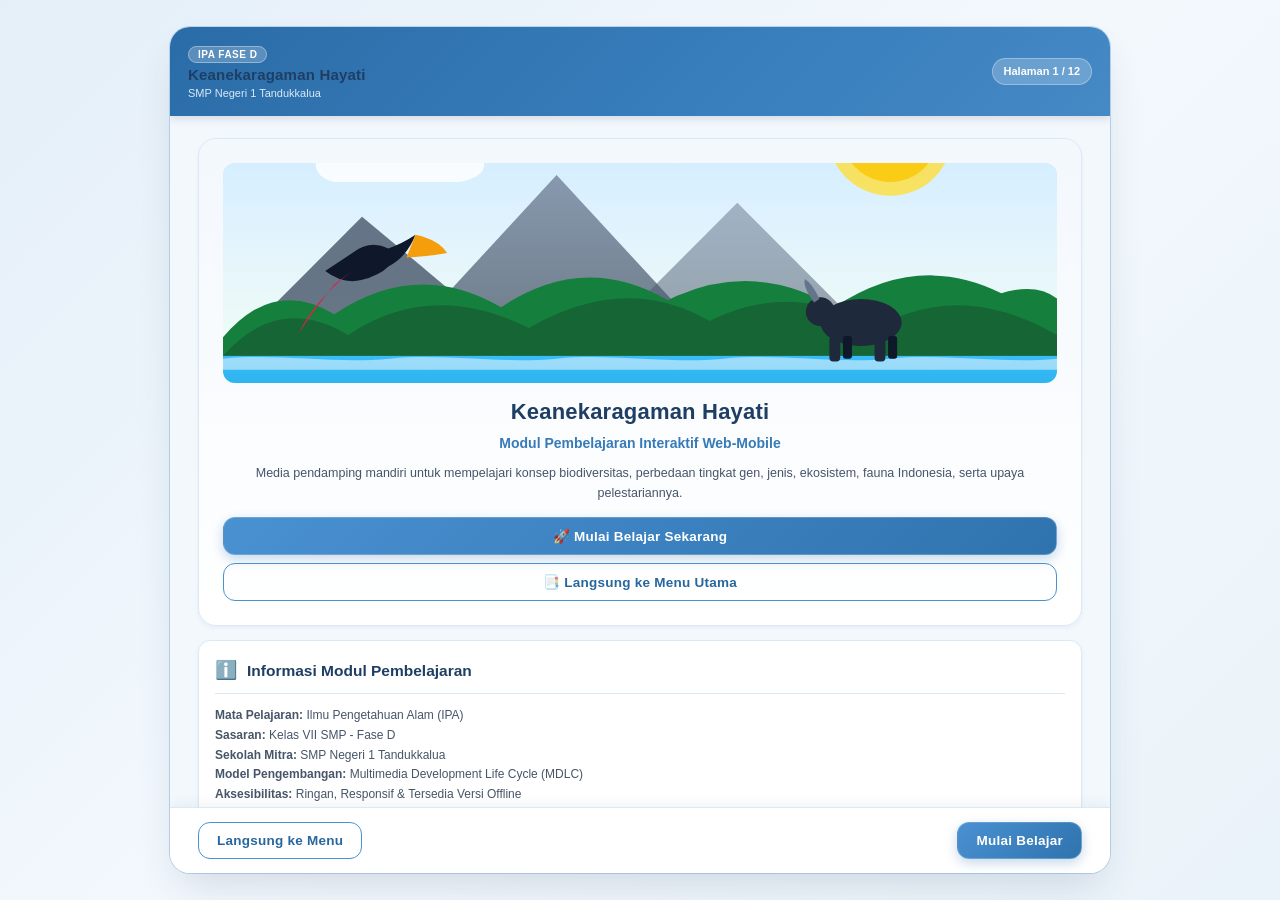
==== index.html @ 0046850d "Tambahkan fitur verifikasi nama lengkap dan kamera selfie anti-joki pada latihan dan kuis akhir" ====
<!DOCTYPE html>
<html lang="id">
<head>
  <meta charset="UTF-8">
  <meta name="viewport" content="width=device-width, initial-scale=1.0">
  <title>Keanekaragaman Hayati Indonesia - Modul Interaktif Web-Mobile</title>
  
  <!-- Master Stylesheet (Modular Import) -->
  <link rel="stylesheet" href="css/style.css">
</head>
<body>

  <!-- Container Utama Responsif Otomatis (Mobile & Desktop) -->
  <main class="device-wrapper">

    <!-- Bilah Judul Atas (Soft Sky Blue) -->
    <section class="app-header">
      <div class="header-left">
        <div>
          <span class="header-badge">IPA FASE D</span>
          <h1 class="header-title-text">Keanekaragaman Hayati</h1>
          <div class="header-subtitle-text">SMP Negeri 1 Tandukkalua</div>
        </div>
      </div>
      <div id="page-tracker-badge" class="page-tracker">Halaman 1 / 12</div>
    </section>

    <!-- Area Konten Utama (Wadah 12 Halaman Modular) -->
    <div class="app-content">
      <section id="page-1" class="page active"></section>
      <section id="page-2" class="page"></section>
      <section id="page-3" class="page"></section>
      <section id="page-4" class="page"></section>
      <section id="page-5" class="page"></section>
      <section id="page-6" class="page"></section>
      <section id="page-7" class="page"></section>
      <section id="page-8" class="page"></section>
      <section id="page-9" class="page"></section>
      <section id="page-10" class="page"></section>
      <section id="page-11" class="page"></section>
      <section id="page-12" class="page"></section>
    </div>

    <!-- Bilah Bawah Navigasi Konsisten (Menu Kiri, Berikutnya Kanan) -->
    <nav class="app-bottom-nav">
      <button type="button" id="btn-bottom-left" class="btn btn-secondary">
        Menu Utama
      </button>
      <button type="button" id="btn-bottom-right" class="btn btn-primary">
        Berikutnya
      </button>
    </nav>

  </main>

  <!-- Skrip Data & Manajemen Status -->
  <script src="js/data.js"></script>
  <script src="js/state.js"></script>
  <script src="js/student-verifier.js"></script>
  <script src="js/router.js"></script>

  <!-- Skrip Tampilan Modular (Views) -->
  <script src="js/views/view-beranda.js"></script>
  <script src="js/views/view-petunjuk.js"></script>
  <script src="js/views/view-menu.js"></script>
  <script src="js/views/view-kegiatan1.js"></script>
  <script src="js/views/view-kegiatan2.js"></script>
  <script src="js/views/view-kegiatan3.js"></script>
  <script src="js/views/view-kuis.js"></script>
  <script src="js/views/view-hasil.js"></script>
  <script src="js/views/view-rangkuman.js"></script>

  <!-- Inisialisasi Aplikasi Utama -->
  <script src="js/app.js"></script>
</body>
</html>
---- css/style.css ----
/* ====================================================================
   STYLE.CSS - MODULAR MASTER STYLESHEET
   Tema: Biru Langit (Sky Blue Harmony) & Typography Calibri Light
   Multimedia Pembelajaran Interaktif SMP Negeri 1 Tandukkalua
   Pengembang: Nurun Nisa Ahmad (NIM: 240209501049) - PTIK E 2024
   ==================================================================== */

@import url("variables.css");
@import url("base.css");
@import url("buttons.css");
@import url("components.css");
@import url("verifier.css");
@import url("activities.css");
@import url("quiz.css");
@import url("print.css");
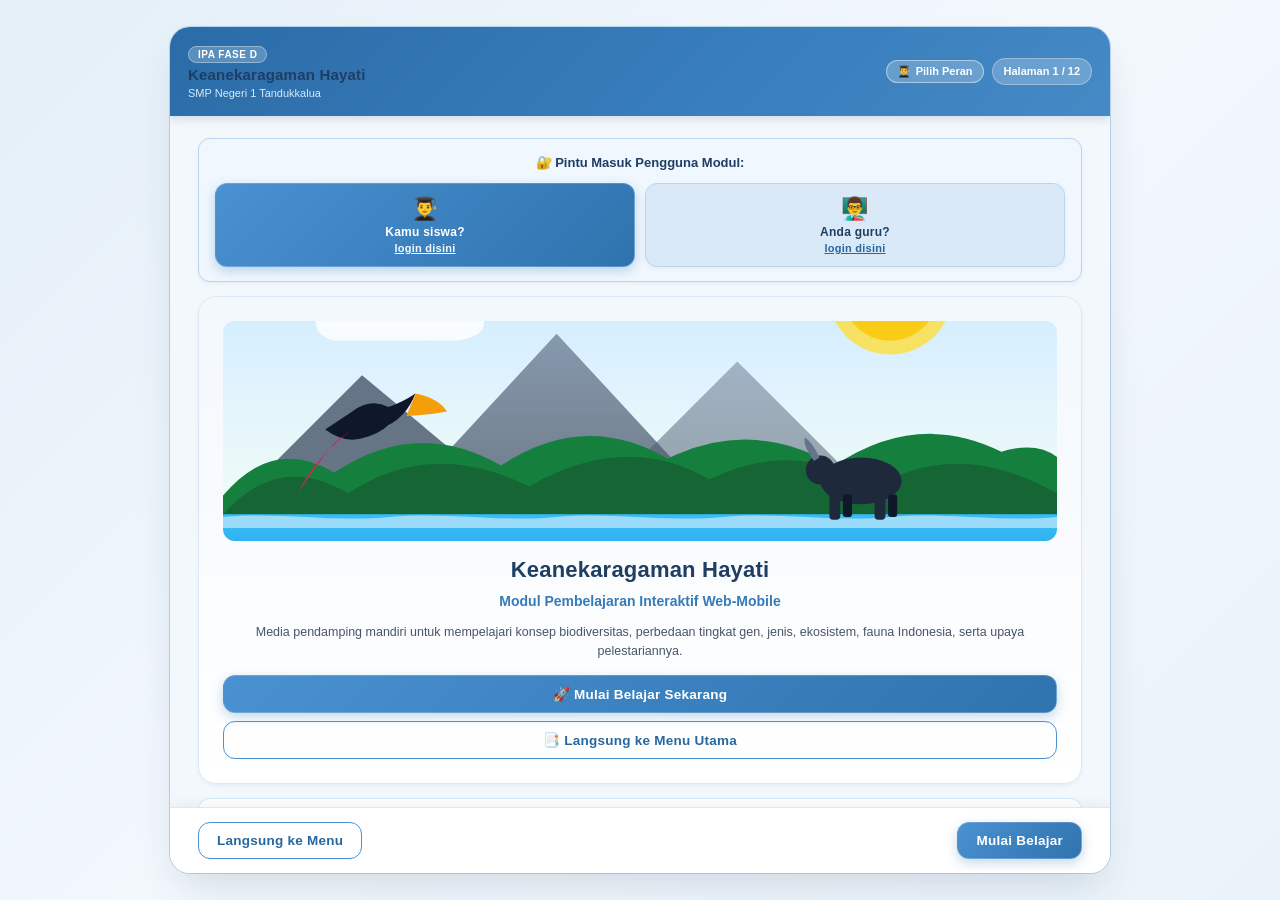
==== commit 2f37c8b7: "Update: Login Guru & Siswa, Folder Guru dengan foto dokumentasi & status KKM, penguncian kuis 1x per" ====
--- a/index.html
+++ b/index.html
@@ -22,7 +22,13 @@
           <div class="header-subtitle-text">SMP Negeri 1 Tandukkalua</div>
         </div>
       </div>
-      <div id="page-tracker-badge" class="page-tracker">Halaman 1 / 12</div>
+      <div class="header-right-group">
+        <button type="button" id="btn-header-role" class="header-role-btn" onclick="TeacherPanel.openLoginModal()" title="Pilih peran atau login sebagai Guru">
+          <span id="header-role-icon">👨‍🎓</span>
+          <span id="header-role-text">Pilih Peran</span>
+        </button>
+        <div id="page-tracker-badge" class="page-tracker">Halaman 1 / 12</div>
+      </div>
     </section>
 
     <!-- Area Konten Utama (Wadah 12 Halaman Modular) -->
@@ -57,6 +63,7 @@
   <script src="js/data.js"></script>
   <script src="js/state.js"></script>
   <script src="js/student-verifier.js"></script>
+  <script src="js/teacher-panel.js"></script>
   <script src="js/router.js"></script>
 
   <!-- Skrip Tampilan Modular (Views) -->
--- a/css/style.css
+++ b/css/style.css
@@ -10,6 +10,7 @@
 @import url("buttons.css");
 @import url("components.css");
 @import url("verifier.css");
+@import url("teacher-panel.css");
 @import url("activities.css");
 @import url("quiz.css");
 @import url("print.css");
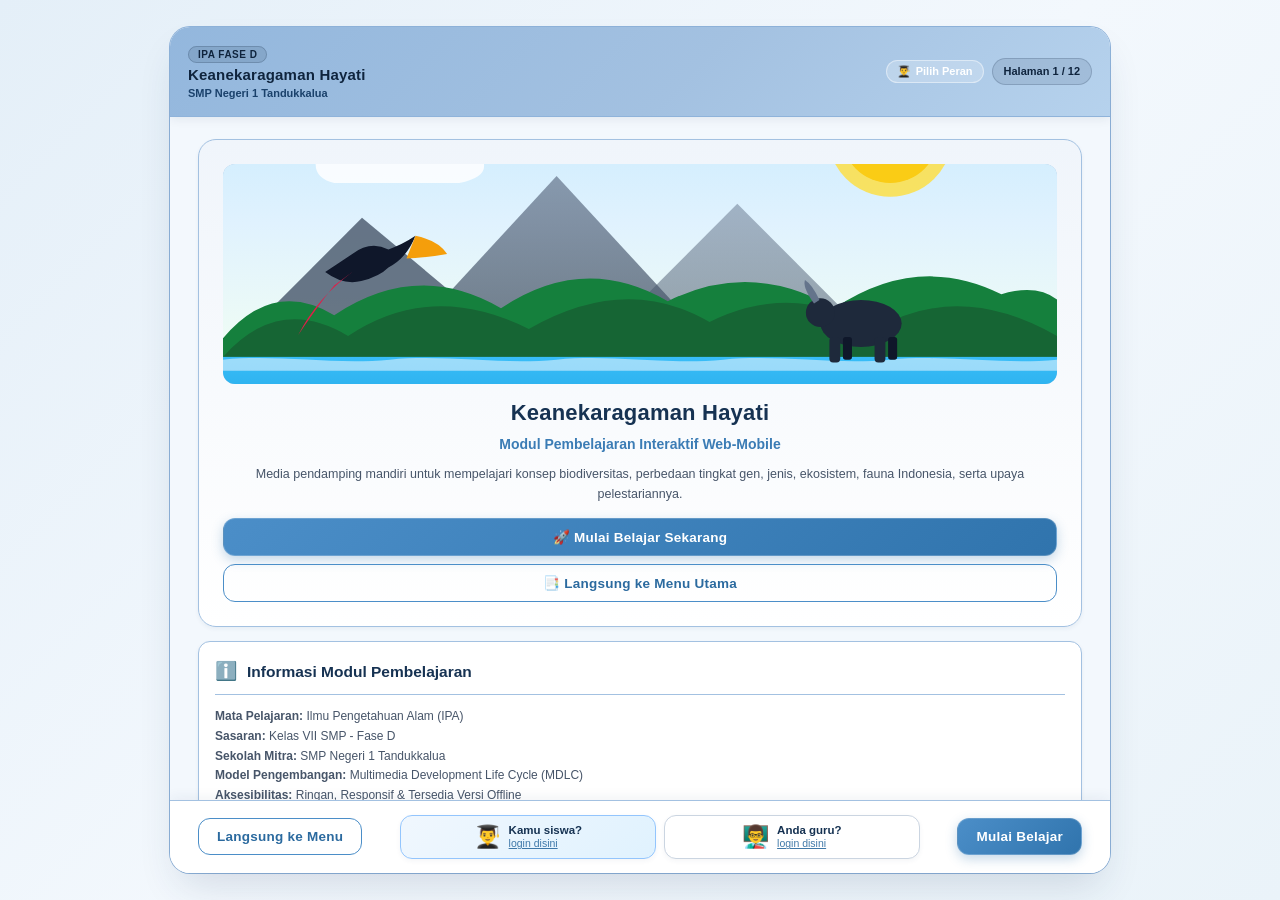
==== commit df5d1de2: "Update: Tombol login siswa/guru di tengah bilah bawah, warna tema #a3c1e1, alur foto dan penguncian " ====
--- a/index.html
+++ b/index.html
@@ -52,6 +52,25 @@
       <button type="button" id="btn-bottom-left" class="btn btn-secondary">
         Menu Utama
       </button>
+
+      <!-- Tombol Login Peran di Tengah-Tengah (Khusus Halaman 1 Beranda) Sesuai Permintaan Pengguna -->
+      <div id="nav-role-center" class="nav-role-center" style="display:none;">
+        <button type="button" id="nav-role-siswa" class="nav-role-card role-siswa" onclick="TeacherPanel.selectRole('siswa')" title="Masuk sebagai Siswa">
+          <span class="nav-role-icon">👨‍🎓</span>
+          <span class="nav-role-text">
+            <strong>Kamu siswa?</strong>
+            <small>login disini</small>
+          </span>
+        </button>
+        <button type="button" id="nav-role-guru" class="nav-role-card role-guru" onclick="TeacherPanel.showGuruPinBox(); TeacherPanel.openLoginModal();" title="Masuk sebagai Guru">
+          <span class="nav-role-icon">👨‍🏫</span>
+          <span class="nav-role-text">
+            <strong>Anda guru?</strong>
+            <small>login disini</small>
+          </span>
+        </button>
+      </div>
+
       <button type="button" id="btn-bottom-right" class="btn btn-primary">
         Berikutnya
       </button>
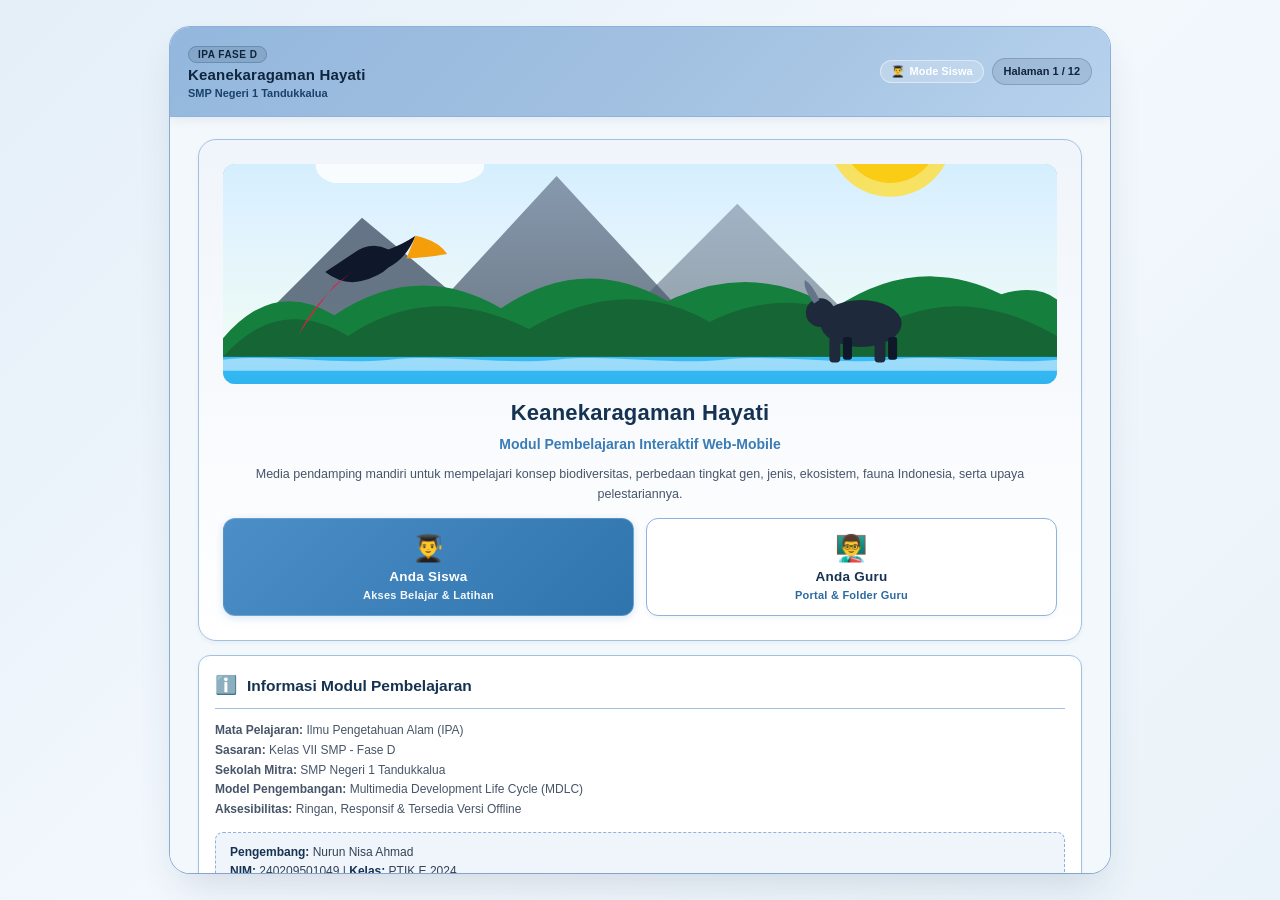
==== commit 4f688e8b: "Sempurnakan navigasi beranda: pilihan peran Anda Siswa dan Anda Guru, transisi mulus ke Mulai Belaja" ====
--- a/index.html
+++ b/index.html
@@ -52,25 +52,6 @@
       <button type="button" id="btn-bottom-left" class="btn btn-secondary">
         Menu Utama
       </button>
-
-      <!-- Tombol Login Peran di Tengah-Tengah (Khusus Halaman 1 Beranda) Sesuai Permintaan Pengguna -->
-      <div id="nav-role-center" class="nav-role-center" style="display:none;">
-        <button type="button" id="nav-role-siswa" class="nav-role-card role-siswa" onclick="TeacherPanel.selectRole('siswa')" title="Masuk sebagai Siswa">
-          <span class="nav-role-icon">👨‍🎓</span>
-          <span class="nav-role-text">
-            <strong>Kamu siswa?</strong>
-            <small>login disini</small>
-          </span>
-        </button>
-        <button type="button" id="nav-role-guru" class="nav-role-card role-guru" onclick="TeacherPanel.showGuruPinBox(); TeacherPanel.openLoginModal();" title="Masuk sebagai Guru">
-          <span class="nav-role-icon">👨‍🏫</span>
-          <span class="nav-role-text">
-            <strong>Anda guru?</strong>
-            <small>login disini</small>
-          </span>
-        </button>
-      </div>
-
       <button type="button" id="btn-bottom-right" class="btn btn-primary">
         Berikutnya
       </button>
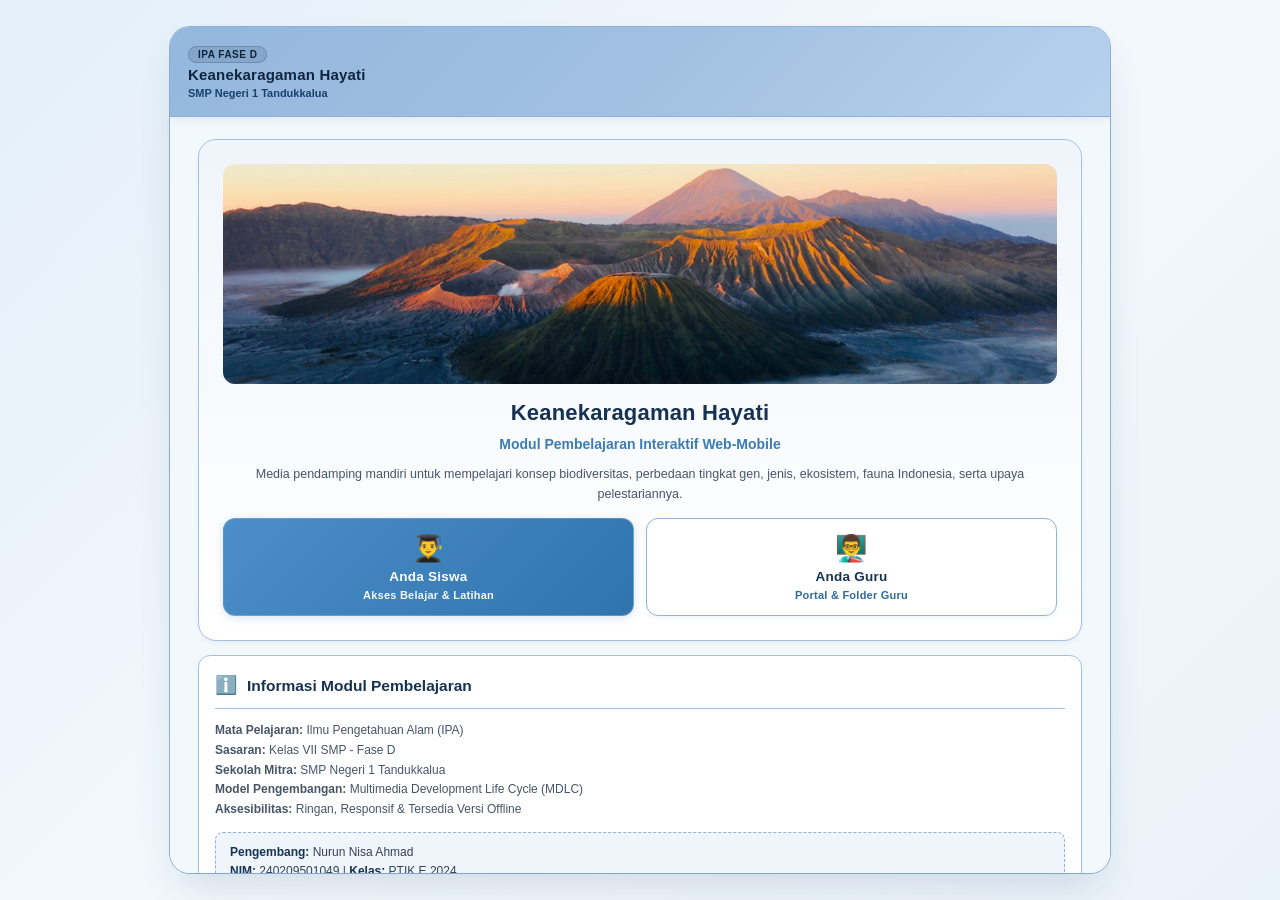
==== commit e2d1280c: "Update fitur: Sembunyikan penanda halaman, ganti ilustrasi beranda dengan foto pemandangan asli, sem" ====
--- a/index.html
+++ b/index.html
@@ -23,11 +23,11 @@
         </div>
       </div>
       <div class="header-right-group">
-        <button type="button" id="btn-header-role" class="header-role-btn" onclick="TeacherPanel.openLoginModal()" title="Pilih peran atau login sebagai Guru">
+        <button type="button" id="btn-header-role" class="header-role-btn" style="display:none;" onclick="TeacherPanel.openLoginModal()" title="Pilih peran atau login sebagai Guru">
           <span id="header-role-icon">👨‍🎓</span>
           <span id="header-role-text">Pilih Peran</span>
         </button>
-        <div id="page-tracker-badge" class="page-tracker">Halaman 1 / 12</div>
+        <div id="page-tracker-badge" class="page-tracker" style="display:none;"></div>
       </div>
     </section>
 
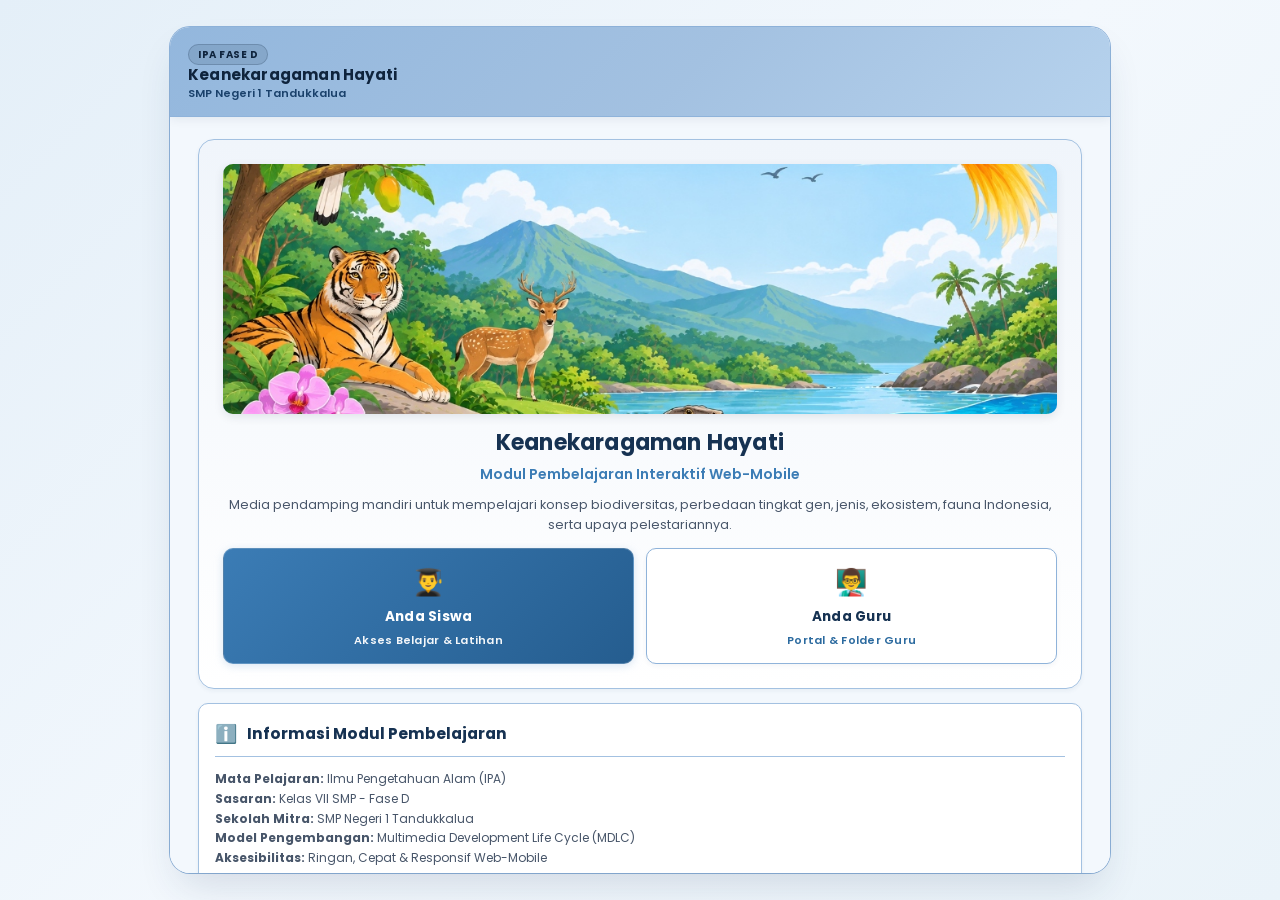
==== commit 1e3b0284: "Pembaruan menyeluruh tampilan beranda, interaktivitas Kegiatan 2 & 3, keamanan login guru, rute navi" ====
--- a/index.html
+++ b/index.html
@@ -1,13 +1,20 @@
 <!DOCTYPE html>
 <html lang="id">
+
 <head>
   <meta charset="UTF-8">
   <meta name="viewport" content="width=device-width, initial-scale=1.0">
   <title>Keanekaragaman Hayati Indonesia - Modul Interaktif Web-Mobile</title>
-  
+
+  <!-- Google Fonts: Poppins (Clean & Modern Typography) -->
+  <link rel="preconnect" href="https://fonts.googleapis.com">
+  <link rel="preconnect" href="https://fonts.gstatic.com" crossorigin>
+  <link href="https://fonts.googleapis.com/css2?family=Poppins:ital,wght@0,300;0,400;0,500;0,600;0,700;1,400&display=swap" rel="stylesheet">
+
   <!-- Master Stylesheet (Modular Import) -->
   <link rel="stylesheet" href="css/style.css">
 </head>
+
 <body>
 
   <!-- Container Utama Responsif Otomatis (Mobile & Desktop) -->
@@ -23,9 +30,10 @@
         </div>
       </div>
       <div class="header-right-group">
-        <button type="button" id="btn-header-role" class="header-role-btn" style="display:none;" onclick="TeacherPanel.openLoginModal()" title="Pilih peran atau login sebagai Guru">
-          <span id="header-role-icon">👨‍🎓</span>
-          <span id="header-role-text">Pilih Peran</span>
+        <button type="button" id="btn-header-role" class="header-role-btn" style="display:none;"
+          onclick="TeacherPanel.handleLogout()" title="Keluar dan kembali ke halaman awal pemilihan akses">
+          <span id="header-role-icon">🚪</span>
+          <span id="header-role-text">Logout</span>
         </button>
         <div id="page-tracker-badge" class="page-tracker" style="display:none;"></div>
       </div>
@@ -80,4 +88,5 @@
   <!-- Inisialisasi Aplikasi Utama -->
   <script src="js/app.js"></script>
 </body>
-</html>
+
+</html>
